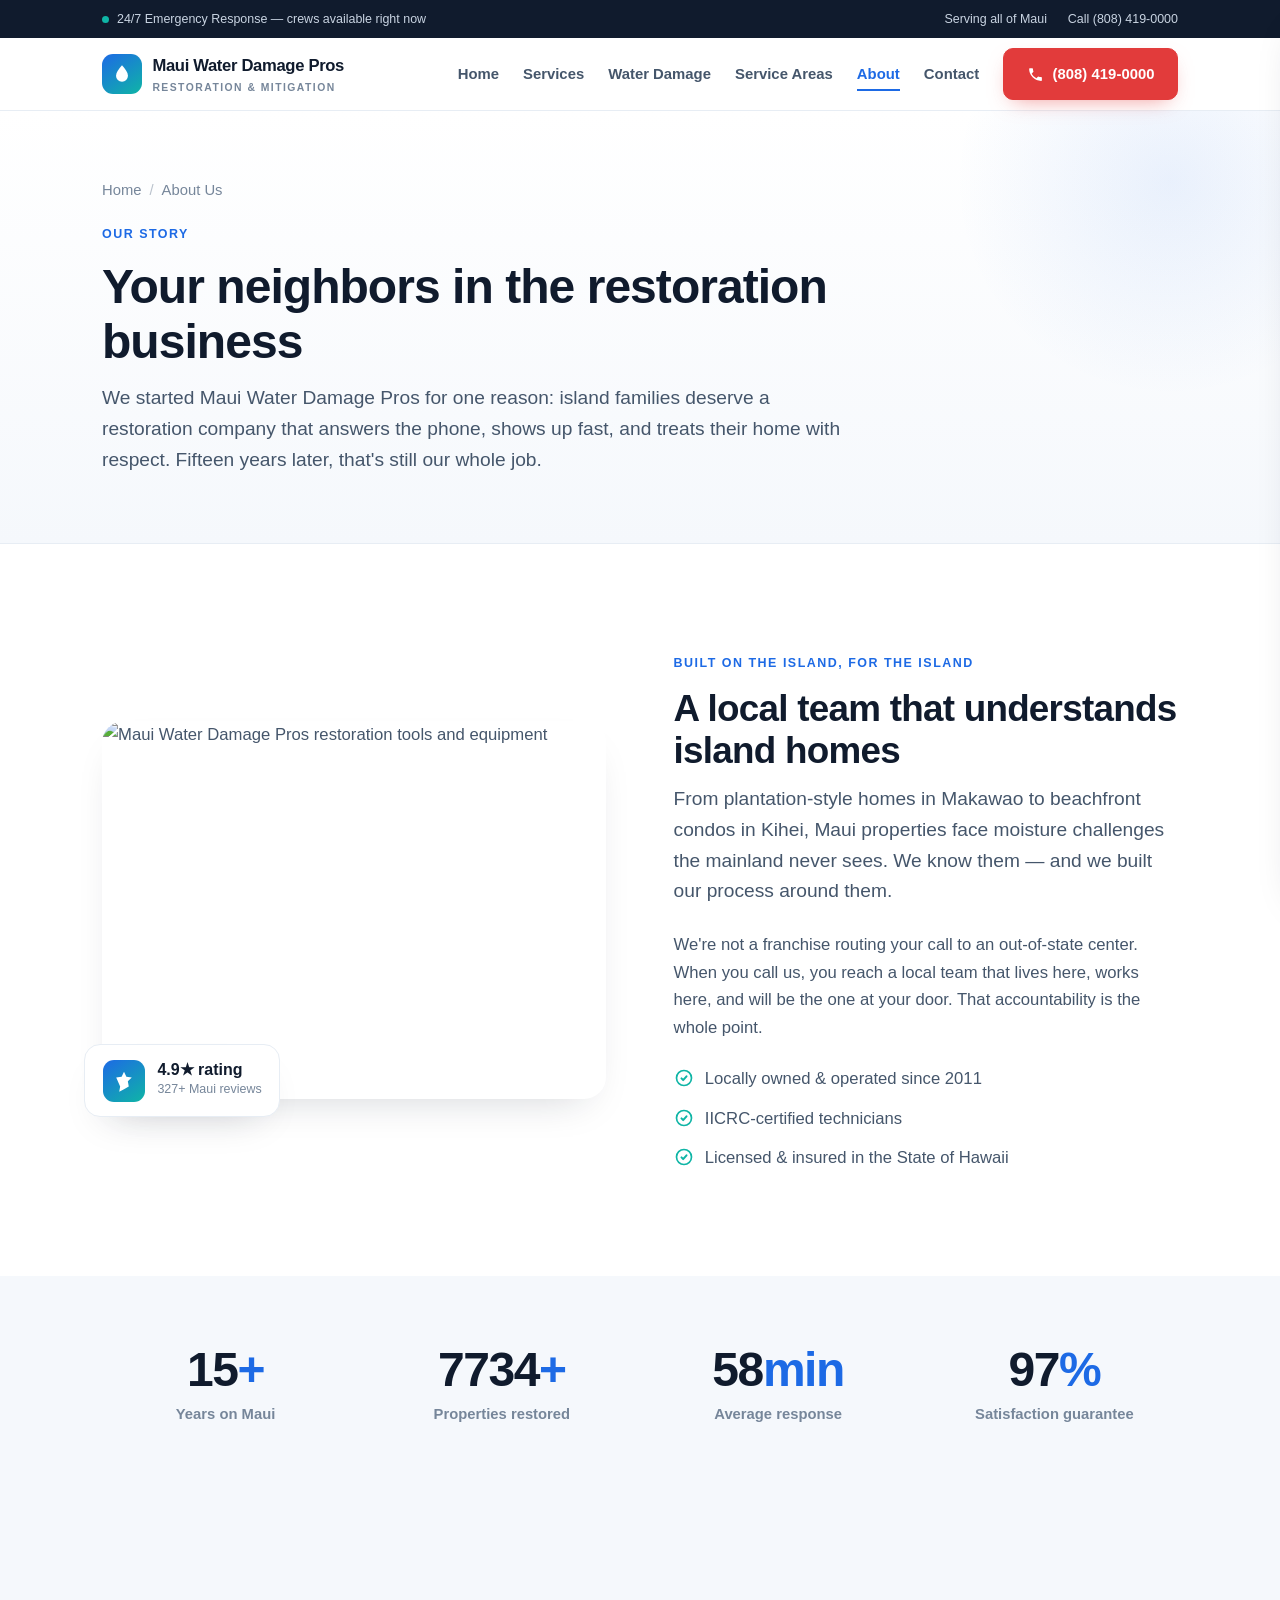
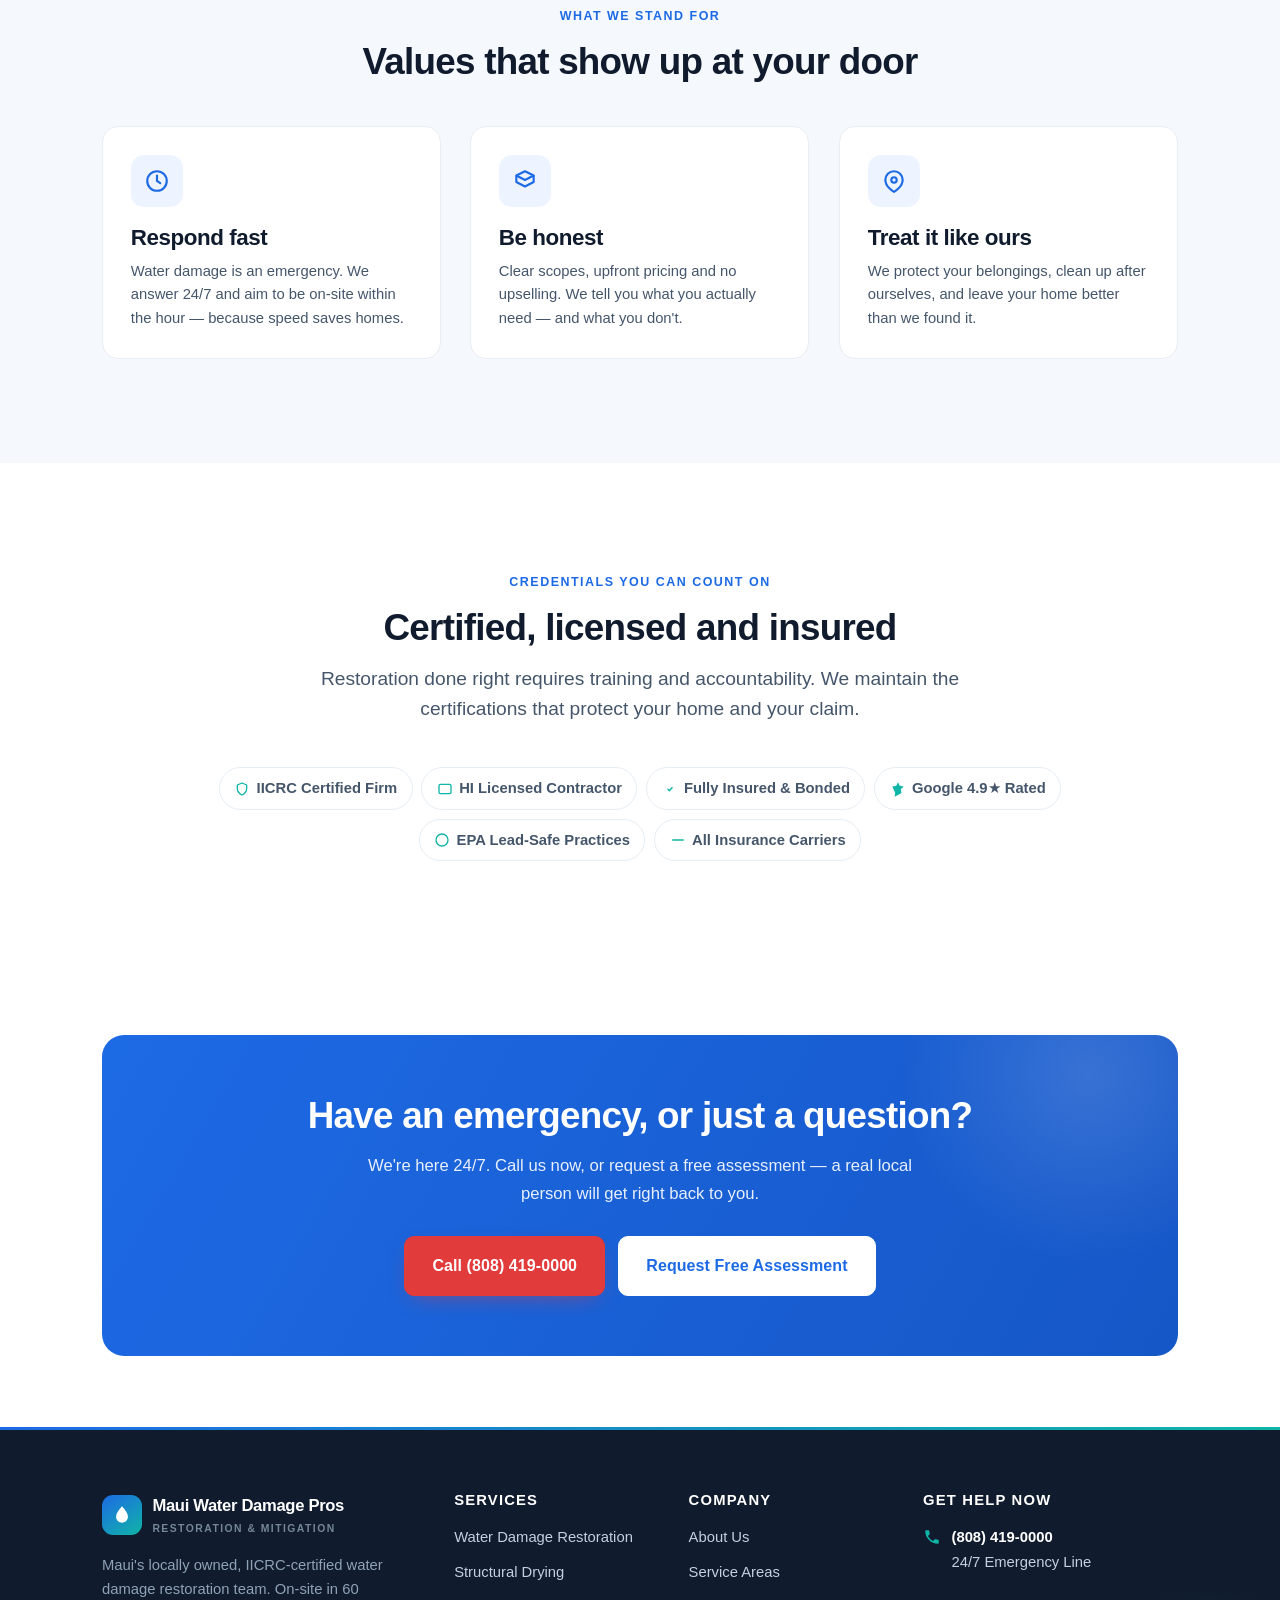
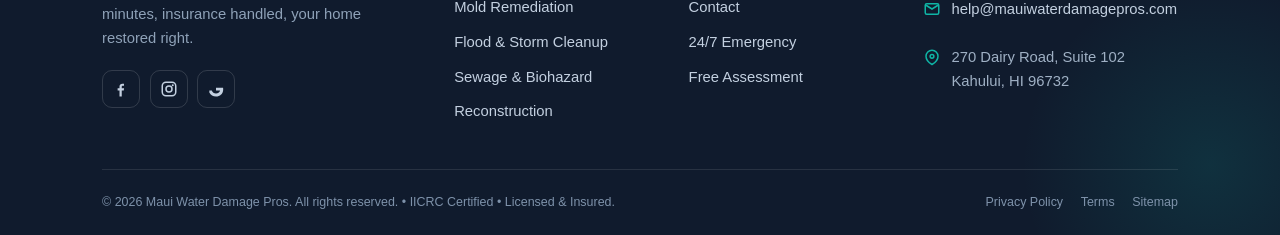
==== about.html @ 71015b73 "Initial commit: Maui Water Damage Pros website mockup Clean, responsive 6-page marketing site (Home," ====
<!DOCTYPE html>
<html lang="en">
<head>
  <meta charset="UTF-8" />
  <meta name="viewport" content="width=device-width, initial-scale=1.0" />
  <title>About Maui Water Damage Pros | Locally Owned, IICRC-Certified Restoration</title>
  <meta name="description" content="Meet Maui Water Damage Pros — a locally owned, IICRC-certified water damage restoration team serving Maui for 15+ years. Our mission, values, certifications and the people who show up when you need them." />
  <link rel="canonical" href="https://www.mauiwaterdamagepros.com/about.html" />
  <meta name="theme-color" content="#0a2540" />
  <link rel="preconnect" href="https://fonts.googleapis.com" />
  <link rel="preconnect" href="https://fonts.gstatic.com" crossorigin />
  <link href="https://fonts.googleapis.com/css2?family=Fraunces:opsz,wght@9..144,400;9..144,500;9..144,560;9..144,600&family=Inter:wght@400;500;550;600;650;700&display=swap" rel="stylesheet" />
  <link rel="stylesheet" href="assets/css/styles.css?v=4" />
</head>
<body>
  <div class="topbar"><div class="container">
    <span class="topbar__left"><span class="topbar__pulse"></span> 24/7 Emergency Response — crews available right now</span>
    <span class="topbar__links"><a href="service-areas.html">Serving all of Maui</a><a href="tel:+18084190000">Call (808) 419-0000</a></span>
  </div></div>

  <header class="header"><div class="container">
    <a href="index.html" class="brand" aria-label="Maui Water Damage Pros home">
      <span class="brand__mark" aria-hidden="true"><svg width="22" height="22" viewBox="0 0 24 24" fill="none"><path d="M12 2.5c3.6 4.3 6.5 8 6.5 11.4A6.5 6.5 0 1 1 5.5 13.9C5.5 10.5 8.4 6.8 12 2.5Z" fill="currentColor"/></svg></span>
      <span class="brand__text"><span class="brand__name">Maui Water Damage Pros</span><span class="brand__tag">Restoration &amp; Mitigation</span></span>
    </a>
    <nav class="nav" aria-label="Primary">
      <div class="nav__links">
        <a href="index.html">Home</a><a href="services.html">Services</a><a href="water-damage-restoration.html">Water Damage</a>
        <a href="service-areas.html">Service Areas</a><a href="about.html" aria-current="page">About</a><a href="contact.html">Contact</a>
      </div>
      <div class="nav__cta">
        <a href="tel:+18084190000" class="btn btn--emergency"><svg width="17" height="17" viewBox="0 0 24 24" fill="none"><path d="M6.6 10.8a15 15 0 0 0 6.6 6.6l2.2-2.2c.3-.3.7-.4 1-.2 1.2.4 2.4.6 3.6.6.6 0 1 .4 1 1V20c0 .6-.4 1-1 1A17 17 0 0 1 3 4c0-.6.4-1 1-1h3.4c.6 0 1 .4 1 1 0 1.3.2 2.5.6 3.6.1.4 0 .8-.3 1l-2.1 2.2Z" fill="currentColor"/></svg><span class="full">(808) 419-0000</span></a>
      </div>
      <button class="nav-toggle" aria-label="Open menu" aria-expanded="false"><span></span></button>
    </nav>
  </div></header>

  <div class="scrim" aria-hidden="true"></div>
  <aside class="mobile-nav" aria-label="Mobile">
    <div class="mobile-nav__head"><span class="brand__name">Menu</span><button class="mobile-nav__close" aria-label="Close menu">&times;</button></div>
    <a class="m-link" href="index.html">Home</a><a class="m-link" href="services.html">Services</a>
    <a class="m-link" href="water-damage-restoration.html">Water Damage Restoration</a>
    <a class="m-link" href="service-areas.html">Service Areas</a><a class="m-link" href="about.html">About Us</a><a class="m-link" href="contact.html">Contact</a>
    <a class="btn btn--emergency btn--block" href="tel:+18084190000">Call 24/7 — (808) 419-0000</a>
    <a class="btn btn--ghost btn--block" href="contact.html">Request Free Assessment</a>
  </aside>

  <main>
    <section class="page-hero">
      <div class="container"><div class="page-hero__inner">
        <div class="breadcrumb"><a href="index.html">Home</a><span>/</span> About Us</div>
        <p class="eyebrow">Our story</p>
        <h1>Your neighbors in the restoration business</h1>
        <p class="lead">We started Maui Water Damage Pros for one reason: island families deserve a restoration company that answers the phone, shows up fast, and treats their home with respect. Fifteen years later, that's still our whole job.</p>
      </div></div>
    </section>

    <!-- Story split -->
    <section class="section">
      <div class="container">
        <div class="split">
          <div class="split__media" data-reveal>
            <img src="https://images.unsplash.com/photo-1783587354869-de09cfffaf9a?auto=format&fit=crop&w=1100&q=70" alt="Maui Water Damage Pros restoration tools and equipment" loading="lazy">
            <div class="media-float">
              <span class="media-float__icon"><svg width="22" height="22" viewBox="0 0 24 24" fill="none"><path d="M12 2l2.6 5.3 5.9.9-4.3 4.1 1 5.8L12 21l-5.2 2.8 1-5.8L3.5 8.2l5.9-.9L12 2Z" fill="currentColor"/></svg></span>
              <div><div class="media-float__num">4.9★ rating</div><div class="media-float__label">327+ Maui reviews</div></div>
            </div>
          </div>
          <div data-reveal data-delay="1">
            <p class="eyebrow">Built on the island, for the island</p>
            <h2>A local team that understands island homes</h2>
            <p class="lead mt-1">From plantation-style homes in Makawao to beachfront condos in Kihei, Maui properties face moisture challenges the mainland never sees. We know them — and we built our process around them.</p>
            <p class="mt-2">We're not a franchise routing your call to an out-of-state center. When you call us, you reach a local team that lives here, works here, and will be the one at your door. That accountability is the whole point.</p>
            <ul class="checklist mt-2">
              <li><svg width="20" height="20" viewBox="0 0 24 24" fill="none"><path d="M9 12.5l2 2 4-4.5" stroke="currentColor" stroke-width="2.4" stroke-linecap="round" stroke-linejoin="round"/><circle cx="12" cy="12" r="9" stroke="currentColor" stroke-width="2"/></svg><span>Locally owned &amp; operated since 2011</span></li>
              <li><svg width="20" height="20" viewBox="0 0 24 24" fill="none"><path d="M9 12.5l2 2 4-4.5" stroke="currentColor" stroke-width="2.4" stroke-linecap="round" stroke-linejoin="round"/><circle cx="12" cy="12" r="9" stroke="currentColor" stroke-width="2"/></svg><span>IICRC-certified technicians</span></li>
              <li><svg width="20" height="20" viewBox="0 0 24 24" fill="none"><path d="M9 12.5l2 2 4-4.5" stroke="currentColor" stroke-width="2.4" stroke-linecap="round" stroke-linejoin="round"/><circle cx="12" cy="12" r="9" stroke="currentColor" stroke-width="2"/></svg><span>Licensed &amp; insured in the State of Hawaii</span></li>
            </ul>
          </div>
        </div>
      </div>
    </section>

    <!-- Stats -->
    <section class="section section--navy section--tight">
      <div class="container"><div class="grid grid-4">
        <div class="stat" data-reveal><div class="stat__num"><span data-count="15">15</span><span class="suffix">+</span></div><div class="stat__label">Years on Maui</div></div>
        <div class="stat" data-reveal data-delay="1"><div class="stat__num"><span data-count="8000">8000</span><span class="suffix">+</span></div><div class="stat__label">Properties restored</div></div>
        <div class="stat" data-reveal data-delay="2"><div class="stat__num"><span data-count="60">60</span><span class="suffix">min</span></div><div class="stat__label">Average response</div></div>
        <div class="stat" data-reveal data-delay="3"><div class="stat__num"><span data-count="100">100</span><span class="suffix">%</span></div><div class="stat__label">Satisfaction guarantee</div></div>
      </div></div>
    </section>

    <!-- Values -->
    <section class="section section--cloud">
      <div class="container">
        <div class="section-head center" data-reveal>
          <p class="eyebrow" style="justify-content:center">What we stand for</p>
          <h2>Values that show up at your door</h2>
        </div>
        <div class="grid grid-3">
          <div class="card" data-reveal>
            <div class="card__icon"><svg width="26" height="26" viewBox="0 0 24 24" fill="none"><circle cx="12" cy="12" r="9" stroke="currentColor" stroke-width="2"/><path d="M12 7v5l3 2" stroke="currentColor" stroke-width="2" stroke-linecap="round"/></svg></div>
            <h3>Respond fast</h3><p>Water damage is an emergency. We answer 24/7 and aim to be on-site within the hour — because speed saves homes.</p>
          </div>
          <div class="card" data-reveal data-delay="1">
            <div class="card__icon"><svg width="26" height="26" viewBox="0 0 24 24" fill="none"><path d="M4 7l8-4 8 4-8 4-8-4Z" stroke="currentColor" stroke-width="2" stroke-linejoin="round"/><path d="M4 7v6l8 4 8-4V7" stroke="currentColor" stroke-width="2" stroke-linejoin="round"/></svg></div>
            <h3>Be honest</h3><p>Clear scopes, upfront pricing and no upselling. We tell you what you actually need — and what you don't.</p>
          </div>
          <div class="card" data-reveal data-delay="2">
            <div class="card__icon"><svg width="26" height="26" viewBox="0 0 24 24" fill="none"><path d="M12 22s8-4.5 8-11a8 8 0 1 0-16 0c0 6.5 8 11 8 11Z" stroke="currentColor" stroke-width="2"/><circle cx="12" cy="11" r="2.5" stroke="currentColor" stroke-width="2"/></svg></div>
            <h3>Treat it like ours</h3><p>We protect your belongings, clean up after ourselves, and leave your home better than we found it.</p>
          </div>
        </div>
      </div>
    </section>

    <!-- Certifications -->
    <section class="section">
      <div class="container">
        <div class="section-head center" data-reveal>
          <p class="eyebrow" style="justify-content:center">Credentials you can count on</p>
          <h2>Certified, licensed and insured</h2>
          <p class="lead">Restoration done right requires training and accountability. We maintain the certifications that protect your home and your claim.</p>
        </div>
        <div class="chips" style="justify-content:center" data-reveal>
          <span class="chip"><svg width="16" height="16" viewBox="0 0 24 24" fill="none"><path d="M12 3l7 3v5c0 4.5-3 8.2-7 10-4-1.8-7-5.5-7-10V6l7-3Z" stroke="currentColor" stroke-width="2" stroke-linejoin="round"/></svg> IICRC Certified Firm</span>
          <span class="chip"><svg width="16" height="16" viewBox="0 0 24 24" fill="none"><rect x="3" y="5" width="18" height="14" rx="2" stroke="currentColor" stroke-width="2"/></svg> HI Licensed Contractor</span>
          <span class="chip"><svg width="16" height="16" viewBox="0 0 24 24" fill="none"><path d="M9 12.5l2 2 4-4.5" stroke="currentColor" stroke-width="2.2" stroke-linecap="round" stroke-linejoin="round"/></svg> Fully Insured &amp; Bonded</span>
          <span class="chip"><svg width="16" height="16" viewBox="0 0 24 24" fill="none"><path d="M12 2l2.6 5.3 5.9.9-4.3 4.1 1 5.8L12 21l-5.2 2.8 1-5.8L3.5 8.2l5.9-.9L12 2Z" fill="currentColor"/></svg> Google 4.9★ Rated</span>
          <span class="chip"><svg width="16" height="16" viewBox="0 0 24 24" fill="none"><circle cx="12" cy="12" r="9" stroke="currentColor" stroke-width="2"/></svg> EPA Lead-Safe Practices</span>
          <span class="chip"><svg width="16" height="16" viewBox="0 0 24 24" fill="none"><path d="M4 12h16" stroke="currentColor" stroke-width="2" stroke-linecap="round"/></svg> All Insurance Carriers</span>
        </div>
      </div>
    </section>

    <section class="section section--tight">
      <div class="container"><div class="cta-band" data-reveal>
        <h2>Have an emergency, or just a question?</h2>
        <p>We're here 24/7. Call us now, or request a free assessment — a real local person will get right back to you.</p>
        <div class="cta-band__actions">
          <a href="tel:+18084190000" class="btn btn--emergency btn--lg">Call (808) 419-0000</a>
          <a href="contact.html" class="btn btn--light btn--lg">Request Free Assessment</a>
        </div>
      </div></div>
    </section>
  </main>

  <footer class="footer"><div class="container">
    <div class="footer__top">
      <div class="footer__brand">
        <a href="index.html" class="brand"><span class="brand__mark" aria-hidden="true"><svg width="22" height="22" viewBox="0 0 24 24" fill="none"><path d="M12 2.5c3.6 4.3 6.5 8 6.5 11.4A6.5 6.5 0 1 1 5.5 13.9C5.5 10.5 8.4 6.8 12 2.5Z" fill="currentColor"/></svg></span><span class="brand__text"><span class="brand__name">Maui Water Damage Pros</span><span class="brand__tag">Restoration &amp; Mitigation</span></span></a>
        <p>Maui's locally owned, IICRC-certified water damage restoration team. On-site in 60 minutes, insurance handled, your home restored right.</p>
        <div class="footer__social">
          <a href="#" aria-label="Facebook"><svg width="18" height="18" viewBox="0 0 24 24" fill="currentColor"><path d="M13 22v-8h2.7l.4-3H13V9c0-.9.3-1.5 1.6-1.5H16V5c-.3 0-1.2-.1-2.2-.1-2.2 0-3.8 1.3-3.8 3.8V11H7.5v3H10v8h3Z"/></svg></a>
          <a href="#" aria-label="Instagram"><svg width="18" height="18" viewBox="0 0 24 24" fill="none"><rect x="3" y="3" width="18" height="18" rx="5" stroke="currentColor" stroke-width="2"/><circle cx="12" cy="12" r="4" stroke="currentColor" stroke-width="2"/><circle cx="17" cy="7" r="1.3" fill="currentColor"/></svg></a>
          <a href="#" aria-label="Google"><svg width="18" height="18" viewBox="0 0 24 24" fill="currentColor"><path d="M21.6 12.2c0-.7-.1-1.4-.2-2H12v3.9h5.4a4.6 4.6 0 0 1-2 3v2.5h3.2c1.9-1.7 3-4.3 3-7.4Z"/><path d="M12 22c2.7 0 4.9-.9 6.6-2.4l-3.2-2.5c-.9.6-2 1-3.4 1-2.6 0-4.8-1.8-5.6-4.1H3.1v2.6A10 10 0 0 0 12 22Z"/></svg></a>
        </div>
      </div>
      <div class="footer__col"><h4>Services</h4><ul>
        <li><a href="water-damage-restoration.html">Water Damage Restoration</a></li>
        <li><a href="services.html#drying">Structural Drying</a></li>
        <li><a href="services.html#mold">Mold Remediation</a></li>
        <li><a href="services.html#storm">Flood &amp; Storm Cleanup</a></li>
        <li><a href="services.html#sewage">Sewage &amp; Biohazard</a></li>
        <li><a href="services.html#rebuild">Reconstruction</a></li>
      </ul></div>
      <div class="footer__col"><h4>Company</h4><ul>
        <li><a href="about.html">About Us</a></li><li><a href="service-areas.html">Service Areas</a></li>
        <li><a href="contact.html">Contact</a></li><li><a href="index.html#services">24/7 Emergency</a></li><li><a href="contact.html">Free Assessment</a></li>
      </ul></div>
      <div class="footer__col"><h4>Get Help Now</h4><ul class="footer__contact">
        <li><svg width="18" height="18" viewBox="0 0 24 24" fill="none"><path d="M6.6 10.8a15 15 0 0 0 6.6 6.6l2.2-2.2c.3-.3.7-.4 1-.2 1.2.4 2.4.6 3.6.6.6 0 1 .4 1 1V20c0 .6-.4 1-1 1A17 17 0 0 1 3 4c0-.6.4-1 1-1h3.4c.6 0 1 .4 1 1 0 1.3.2 2.5.6 3.6.1.4 0 .8-.3 1l-2.1 2.2Z" fill="currentColor"/></svg> <a href="tel:+18084190000"><strong style="color:#fff">(808) 419-0000</strong><br>24/7 Emergency Line</a></li>
        <li><svg width="18" height="18" viewBox="0 0 24 24" fill="none"><rect x="3" y="5" width="18" height="14" rx="2" stroke="currentColor" stroke-width="2"/><path d="m4 7 8 5 8-5" stroke="currentColor" stroke-width="2"/></svg> <a href="mailto:help@mauiwaterdamagepros.com">help@mauiwaterdamagepros.com</a></li>
        <li><svg width="18" height="18" viewBox="0 0 24 24" fill="none"><path d="M12 22s8-4.5 8-11a8 8 0 1 0-16 0c0 6.5 8 11 8 11Z" stroke="currentColor" stroke-width="2"/><circle cx="12" cy="11" r="2.5" stroke="currentColor" stroke-width="2"/></svg> 270 Dairy Road, Suite 102<br>Kahului, HI 96732</li>
      </ul></div>
    </div>
    <div class="footer__bottom">
      <span>© <span id="year">2026</span> Maui Water Damage Pros. All rights reserved. • IICRC Certified • Licensed &amp; Insured.</span>
      <span class="footer__bottom-links"><a href="#">Privacy Policy</a><a href="#">Terms</a><a href="#">Sitemap</a></span>
    </div>
  </div></footer>

  <div class="call-bar">
    <a class="call-bar__call" href="tel:+18084190000"><svg width="18" height="18" viewBox="0 0 24 24" fill="none"><path d="M6.6 10.8a15 15 0 0 0 6.6 6.6l2.2-2.2c.3-.3.7-.4 1-.2 1.2.4 2.4.6 3.6.6.6 0 1 .4 1 1V20c0 .6-.4 1-1 1A17 17 0 0 1 3 4c0-.6.4-1 1-1h3.4c.6 0 1 .4 1 1 0 1.3.2 2.5.6 3.6.1.4 0 .8-.3 1l-2.1 2.2Z" fill="currentColor"/></svg> Call 24/7</a>
    <a class="call-bar__quote" href="contact.html"><svg width="18" height="18" viewBox="0 0 24 24" fill="none"><path d="M4 5h16v11H7l-3 3V5Z" stroke="currentColor" stroke-width="2" stroke-linejoin="round"/></svg> Free Quote</a>
  </div>
  <script src="assets/js/main.js?v=4" defer></script>
</body>
</html>
---- assets/css/styles.css ----
/* ==========================================================================
   Maui Water Damage Pros — Clean / Minimal / Professional design system
   Light, airy, white-first. Blue + teal accents. One clean sans family.
   ========================================================================== */

/* ----------------------------------------------------------------- TOKENS */
:root {
  --blue:      #1d6ae5;
  --blue-600:  #1657c7;
  --blue-50:   #eef4ff;
  --teal:      #0fb5a6;
  --teal-600:  #0b9488;
  --teal-50:   #e7f8f5;
  --red:       #e23b3b;
  --red-600:   #c62f2f;

  --ink:    #101b2d;   /* headings */
  --slate:  #45566b;   /* body text */
  --muted:  #76869a;   /* secondary */
  --line:   #e7edf4;   /* hairline borders */
  --line-2: #eff3f8;
  --soft:   #f5f8fc;   /* soft section bg */
  --soft-2: #f0f6ff;
  --white:  #ffffff;

  --font: "Plus Jakarta Sans", -apple-system, BlinkMacSystemFont, "Segoe UI", Roboto, Helvetica, Arial, sans-serif;

  --fs-display: clamp(2rem, 1.3rem + 2.5vw, 3.25rem);
  --fs-h1: clamp(2rem, 1.5rem + 2vw, 3rem);
  --fs-h2: clamp(1.6rem, 1.3rem + 1.4vw, 2.3rem);
  --fs-h3: clamp(1.18rem, 1.05rem + 0.5vw, 1.4rem);
  --fs-lead: clamp(1.05rem, 1rem + 0.3vw, 1.2rem);
  --fs-body: 1.0425rem;
  --fs-sm: 0.925rem;
  --fs-xs: 0.78rem;

  --section: clamp(3.75rem, 2.5rem + 5vw, 7rem);
  --r-sm: 10px;
  --r: 16px;
  --r-lg: 22px;
  --pill: 999px;

  --shadow-xs: 0 1px 2px rgba(16,27,45,0.05);
  --shadow-sm: 0 4px 14px -6px rgba(16,27,45,0.10);
  --shadow: 0 18px 40px -22px rgba(16,27,45,0.22);

  --container: 1140px;
  --ease: cubic-bezier(0.22, 1, 0.36, 1);
}

/* ------------------------------------------------------------------- BASE */
*, *::before, *::after { box-sizing: border-box; }
* { margin: 0; }
html { scroll-behavior: smooth; -webkit-text-size-adjust: 100%; }
body {
  font-family: var(--font);
  font-size: var(--fs-body);
  line-height: 1.65;
  color: var(--slate);
  background: var(--white);
  -webkit-font-smoothing: antialiased;
  text-rendering: optimizeLegibility;
  overflow-x: hidden;
}
img, svg { display: block; max-width: 100%; height: auto; }
a { color: inherit; text-decoration: none; }
ul, ol { padding: 0; list-style: none; }
button, input, textarea, select { font: inherit; color: inherit; }
::selection { background: var(--blue); color: #fff; }
:focus-visible { outline: 3px solid var(--blue); outline-offset: 2px; border-radius: 4px; }

/* ----------------------------------------------------------------- LAYOUT */
.container { width: 100%; max-width: var(--container); margin-inline: auto; padding-inline: clamp(1.1rem, 0.5rem + 2vw, 2rem); }
.container--narrow { max-width: 780px; }
.section { padding-block: var(--section); }
.section--tight { padding-block: clamp(3rem, 2rem + 3vw, 4.5rem); }
.section--soft { background: var(--soft); }
.section--cloud { background: var(--soft); }
.section--sand { background: var(--soft-2); }
.section--navy { background: var(--soft); }           /* legacy name → light */

.grid { display: grid; gap: clamp(1.1rem, 0.7rem + 1.4vw, 2rem); }
.grid-2 { grid-template-columns: repeat(2, 1fr); }
.grid-3 { grid-template-columns: repeat(3, 1fr); }
.grid-4 { grid-template-columns: repeat(4, 1fr); }
@media (max-width: 940px) { .grid-3, .grid-4 { grid-template-columns: repeat(2, 1fr); } }
@media (max-width: 600px) { .grid-2, .grid-3, .grid-4 { grid-template-columns: 1fr; } }

/* ------------------------------------------------------------- TYPOGRAPHY */
h1, h2, h3, h4 { font-family: var(--font); color: var(--ink); line-height: 1.15; letter-spacing: -0.02em; font-weight: 700; }
h1 { font-size: var(--fs-h1); }
h2 { font-size: var(--fs-h2); }
h3 { font-size: var(--fs-h3); line-height: 1.25; font-weight: 650; }
p { color: var(--slate); }
.lead { font-size: var(--fs-lead); color: var(--slate); line-height: 1.6; }

.eyebrow {
  display: inline-block; font-size: var(--fs-xs); font-weight: 700;
  letter-spacing: 0.12em; text-transform: uppercase; color: var(--blue);
  margin-bottom: 0.9rem;
}
.section-head { max-width: 650px; margin-bottom: clamp(2rem, 1.2rem + 1.8vw, 3.25rem); }
.section-head.center { margin-inline: auto; text-align: center; }
.section-head .lead { margin-top: 0.9rem; }
.text-blue { color: var(--blue); } .text-teal { color: var(--teal); } .text-ocean { color: var(--blue); }

/* --------------------------------------------------------------- BUTTONS */
.btn {
  --bg: var(--blue); --fg: #fff; --bd: var(--blue);
  display: inline-flex; align-items: center; justify-content: center; gap: 0.55rem;
  padding: 0.82rem 1.4rem; font-weight: 650; font-size: var(--fs-sm); letter-spacing: 0.005em;
  color: var(--fg); background: var(--bg); border: 1.5px solid var(--bd);
  border-radius: var(--r-sm); cursor: pointer; white-space: nowrap;
  transition: transform 0.2s var(--ease), box-shadow 0.2s var(--ease), background 0.2s, border-color 0.2s, color 0.2s;
}
.btn:hover { background: var(--blue-600); border-color: var(--blue-600); transform: translateY(-1px); box-shadow: var(--shadow-sm); }
.btn--emergency { --bg: var(--red); --bd: var(--red); }
.btn--emergency:hover { background: var(--red-600); border-color: var(--red-600); }
.btn--teal { --bg: var(--teal); --bd: var(--teal); }
.btn--teal:hover { background: var(--teal-600); border-color: var(--teal-600); }
.btn--ghost, .btn--on-dark-ghost {
  --bg: #fff; --fg: var(--ink); --bd: var(--line);
}
.btn--ghost:hover, .btn--on-dark-ghost:hover { background: #fff; color: var(--blue); border-color: var(--blue); box-shadow: var(--shadow-sm); }
.btn--light { --bg: #fff; --fg: var(--blue); --bd: #fff; }
.btn--light:hover { background: #fff; color: var(--blue-600); border-color:#fff; }
.btn--lg { padding: 1rem 1.7rem; font-size: 1rem; }
.btn--block { width: 100%; }

.link-arrow { display: inline-flex; align-items: center; gap: 0.4rem; font-weight: 650; color: var(--blue); font-size: var(--fs-sm); }
.link-arrow svg { transition: transform 0.2s var(--ease); }
.link-arrow:hover svg { transform: translateX(3px); }

/* ---------------------------------------------------------------- HEADER */
.topbar { background: var(--ink); color: #c9d4e2; font-size: var(--fs-xs); }
.topbar .container { display: flex; align-items: center; justify-content: space-between; gap: 1rem; min-height: 38px; padding-block: 0.35rem; }
.topbar__left { display: inline-flex; align-items: center; gap: 0.5rem; font-weight: 500; }
.topbar__pulse { width: 7px; height: 7px; border-radius: 50%; background: var(--teal); animation: pulse 2s infinite; }
@keyframes pulse { 0%{box-shadow:0 0 0 0 rgba(15,181,166,.6);}70%{box-shadow:0 0 0 7px rgba(15,181,166,0);}100%{box-shadow:0 0 0 0 rgba(15,181,166,0);} }
.topbar__links { display: inline-flex; align-items: center; gap: 1.3rem; }
.topbar__links a { color: #c9d4e2; } .topbar__links a:hover { color: #fff; }
@media (max-width: 760px) { .topbar__links { display: none; } }

.header {
  position: sticky; top: 0; z-index: 100; background: rgba(255,255,255,0.88);
  backdrop-filter: saturate(140%) blur(12px); -webkit-backdrop-filter: saturate(140%) blur(12px);
  border-bottom: 1px solid var(--line); transition: box-shadow 0.3s;
}
.header.is-stuck { box-shadow: var(--shadow-sm); }
.header .container { display: flex; align-items: center; justify-content: space-between; gap: 1.5rem; min-height: 72px; }

.brand { display: inline-flex; align-items: center; gap: 0.65rem; }
.brand__mark { width: 40px; height: 40px; border-radius: 11px; background: linear-gradient(145deg, var(--blue), var(--teal)); display: grid; place-items: center; color: #fff; flex: none; }
.brand__name { font-weight: 800; font-size: 1.04rem; color: var(--ink); letter-spacing: -0.02em; line-height: 1.1; white-space: nowrap; }
.brand__tag { display: block; font-size: 0.65rem; letter-spacing: 0.14em; text-transform: uppercase; color: var(--muted); font-weight: 600; }

.nav { display: flex; align-items: center; gap: 1.5rem; }
.nav__links { display: flex; align-items: center; gap: 1.5rem; }
.nav__links a { font-size: 0.93rem; font-weight: 550; color: var(--slate); position: relative; padding-block: 0.3rem; transition: color 0.2s; white-space: nowrap; }
.nav__links a::after { content:""; position:absolute; left:0; bottom:0; height:2px; width:0; background: var(--blue); transition: width 0.25s var(--ease); }
.nav__links a:hover, .nav__links a[aria-current="page"] { color: var(--blue); }
.nav__links a:hover::after, .nav__links a[aria-current="page"]::after { width: 100%; }
.nav__cta { display: inline-flex; align-items: center; gap: 0.7rem; }

.nav-toggle { display: none; width: 44px; height: 44px; border: 1px solid var(--line); background: #fff; border-radius: 10px; cursor: pointer; place-items: center; }
.nav-toggle span, .nav-toggle span::before, .nav-toggle span::after { content:""; display:block; width:19px; height:2px; background: var(--ink); border-radius:2px; transition: transform 0.3s var(--ease), opacity 0.2s; }
.nav-toggle span::before { transform: translateY(-6px); } .nav-toggle span::after { transform: translateY(4px); }
.nav-toggle[aria-expanded="true"] span { background: transparent; }
.nav-toggle[aria-expanded="true"] span::before { transform: translateY(0) rotate(45deg); }
.nav-toggle[aria-expanded="true"] span::after { transform: translateY(-2px) rotate(-45deg); }
@media (max-width: 920px) { .nav__links, .nav .btn--ghost { display: none; } .nav-toggle { display: grid; } .nav__cta .btn span.full { display: none; } }

.mobile-nav { position: fixed; inset: 0 0 0 auto; width: min(340px, 86vw); background:#fff; z-index:200; transform: translateX(100%); transition: transform 0.35s var(--ease); box-shadow: var(--shadow); display:flex; flex-direction:column; padding:1.4rem; }
.mobile-nav.open { transform: translateX(0); }
.mobile-nav__head { display:flex; justify-content:space-between; align-items:center; margin-bottom:1.3rem; }
.mobile-nav__close { width:42px; height:42px; border:1px solid var(--line); background:#fff; border-radius:10px; font-size:1.3rem; cursor:pointer; }
.mobile-nav a.m-link { display:block; padding:0.9rem 0.4rem; font-size:1.1rem; font-weight:600; color:var(--ink); border-bottom:1px solid var(--line-2); }
.mobile-nav .btn { margin-top:1.1rem; }
.scrim { position: fixed; inset: 0; background: rgba(16,27,45,0.45); z-index:150; opacity:0; visibility:hidden; transition: opacity 0.3s; }
.scrim.open { opacity:1; visibility:visible; }

/* ------------------------------------------------------------------ HERO (light) */
.hero { position: relative; background: linear-gradient(180deg, #fff 0%, var(--soft) 100%); overflow: hidden; }
.hero::before {
  content:""; position:absolute; top:-180px; right:-140px; width:520px; height:520px; border-radius:50%;
  background: radial-gradient(circle, rgba(29,106,229,0.10), transparent 68%); pointer-events:none;
}
.hero::after {
  content:""; position:absolute; bottom:-160px; left:-120px; width:440px; height:440px; border-radius:50%;
  background: radial-gradient(circle, rgba(15,181,166,0.10), transparent 68%); pointer-events:none;
}
.hero .container { position: relative; z-index: 1; }
.hero__grid { display: grid; grid-template-columns: 1.06fr 0.94fr; gap: clamp(1.8rem, 1rem + 3vw, 4rem); align-items: center; padding-block: clamp(1.25rem, 0.6rem + 1.6vw, 2.5rem); min-height: calc(100vh - 110px); }
@media (max-width: 900px) { .hero__grid { grid-template-columns: 1fr; gap: 2rem; min-height: 0; padding-block: clamp(2rem, 1.5rem + 3vw, 3.5rem); } }
.hero h1 { font-size: var(--fs-display); letter-spacing: -0.03em; line-height: 1.04; }
.hero h1 .hl { background:linear-gradient(90deg, var(--blue), var(--teal)); -webkit-background-clip:text; background-clip:text; -webkit-text-fill-color:transparent; color:transparent; }
.hero .lead { margin-top: 1rem; max-width: 540px; }
.hero__cta { display: flex; flex-wrap: wrap; gap: 0.75rem; margin-top: 1.5rem; }
.hero__trust { display: flex; flex-wrap: wrap; gap: 0.8rem 1.5rem; margin-top: 1.4rem; }
.hero__trust-item { display: inline-flex; align-items: center; gap: 0.5rem; font-size: var(--fs-sm); color: var(--slate); font-weight: 600; }
.hero__trust-item svg { color: var(--teal); flex: none; }

/* Hero side card (clean, image-free) */
.hero-card { background:#fff; border:1px solid var(--line); border-radius: var(--r-lg); box-shadow: var(--shadow); padding: clamp(1.4rem, 1rem + 1.4vw, 2rem); }
.hero-card__top { display:flex; align-items:center; justify-content:space-between; gap:1rem; padding-bottom:1.1rem; border-bottom:1px solid var(--line-2); }
.hero-card__badge { display:inline-flex; align-items:center; gap:0.5rem; font-weight:700; font-size:var(--fs-sm); color:var(--ink); }
.hero-card__badge .dot { width:9px; height:9px; border-radius:50%; background:var(--teal); box-shadow:0 0 0 4px var(--teal-50); }
.hero-card__rating { display:inline-flex; align-items:center; gap:0.35rem; font-weight:700; color:var(--ink); font-size:var(--fs-sm); }
.hero-card__rating .stars { color:#f5a623; }
.hero-card__list { display:grid; gap:0.85rem; margin-top:1.2rem; }
.hero-card__list li { display:grid; grid-template-columns:auto 1fr; gap:0.7rem; align-items:center; font-size:var(--fs-sm); color:var(--slate); }
.hero-card__list svg { color:var(--teal); flex:none; }
.hero-card__list strong { color:var(--ink); font-weight:650; }
.hero-card__cta { margin-top:1.3rem; }
.hero-card__meta { margin-top:0.8rem; text-align:center; font-size:var(--fs-xs); color:var(--muted); }

/* --------------------------------------------------------- RESPONSE STRIP */
.response-strip { background: var(--ink); color: #dce5f0; }
.response-strip .container { display:flex; flex-wrap:wrap; align-items:center; justify-content:center; gap:0.5rem 1.2rem; padding-block:0.8rem; text-align:center; font-size:var(--fs-sm); }
.response-strip strong { color:#fff; font-weight:700; }
.response-strip a { color:#fff; text-decoration:underline; text-underline-offset:3px; font-weight:700; }

/* ------------------------------------------------------------------ CARDS */
.card {
  background:#fff; border:1px solid var(--line); border-radius: var(--r);
  padding: clamp(1.4rem, 1.1rem + 0.8vw, 1.9rem); height:100%;
  transition: transform 0.25s var(--ease), box-shadow 0.25s var(--ease), border-color 0.25s;
}
a.card { display:block; }
.card:hover { transform: translateY(-4px); box-shadow: var(--shadow); border-color: transparent; }
.card__icon {
  width:52px; height:52px; border-radius:13px; display:grid; place-items:center;
  background: var(--blue-50); color: var(--blue); margin-bottom:1.1rem;
}
.card--teal .card__icon { background: var(--teal-50); color: var(--teal-600); }
.card h3 { margin-bottom:0.45rem; }
.card p { font-size: var(--fs-sm); line-height:1.6; }
.card__link { margin-top:1rem; }
.card__tag { display:inline-block; font-size:var(--fs-xs); letter-spacing:0.1em; text-transform:uppercase; color:var(--teal-600); font-weight:700; margin-bottom:0.55rem; }

/* ------------------------------------------------------------------ STATS */
.stat { text-align:center; }
.stat__num { font-size: clamp(2.1rem, 1.5rem + 2vw, 3rem); font-weight:800; color:var(--ink); line-height:1; letter-spacing:-0.03em; }
.stat__num .suffix { color: var(--blue); }
.stat__label { margin-top:0.5rem; font-size:var(--fs-sm); color:var(--muted); font-weight:550; }

/* --------------------------------------------------------- SPLIT + VISUAL */
.split { display:grid; grid-template-columns:1fr 1fr; gap: clamp(2rem, 1rem + 4vw, 4.5rem); align-items:center; }
.split__media { position: relative; }
.split--reverse .split__media { order:2; }
.split__media img { width:100%; aspect-ratio:4/3; object-fit:cover; border-radius:var(--r-lg); box-shadow:var(--shadow); display:block; }
@media (max-width: 860px) { .split { grid-template-columns:1fr; } .split--reverse .split__media { order:0; } }
/* Stretch image to match text column height (balanced alignment) */
.split--stretch { align-items: stretch; }
.split--stretch .split__media { align-self: stretch; display: flex; }
.split--stretch .split__media img { height: 100%; width: 100%; aspect-ratio: auto; min-height: 400px; object-fit: cover; }
@media (max-width: 860px) { .split--stretch .split__media img { min-height: 280px; aspect-ratio: 4/3; height: auto; } }

/* Image-top cards */
.cardm { display:flex; flex-direction:column; background:#fff; border:1px solid var(--line); border-radius:var(--r); overflow:hidden; height:100%; transition: transform 0.25s var(--ease), box-shadow 0.25s var(--ease), border-color 0.25s; }
.cardm:hover { transform:translateY(-4px); box-shadow:var(--shadow); border-color:transparent; }
.cardm__imgwrap { position:relative; aspect-ratio:16/10; overflow:hidden; background:var(--soft); }
.cardm__imgwrap img { width:100%; height:100%; object-fit:cover; transition:transform 0.5s var(--ease); }
.cardm:hover .cardm__imgwrap img { transform:scale(1.05); }
.cardm__tag { position:absolute; top:0.8rem; left:0.8rem; background:rgba(255,255,255,0.95); color:var(--blue); font-size:var(--fs-xs); font-weight:700; letter-spacing:0.06em; text-transform:uppercase; padding:0.3rem 0.7rem; border-radius:var(--pill); backdrop-filter:blur(4px); }
.cardm__body { padding:1.25rem 1.35rem 1.45rem; display:flex; flex-direction:column; flex:1; }
.cardm__body h3 { margin-bottom:0.4rem; }
.cardm__body p { font-size:var(--fs-sm); line-height:1.6; }
.cardm__body .link-arrow { margin-top:0.9rem; }

/* Hero media image */
.hero__media { position:relative; }
.hero__media::before { content:""; position:absolute; inset:26px -22px -22px 26px; border-radius:var(--r-lg); background:linear-gradient(145deg, rgba(29,106,229,0.14), rgba(15,181,166,0.14)); z-index:0; }
.hero__media img { position:relative; z-index:1; width:100%; aspect-ratio:5/4; object-fit:cover; border-radius:var(--r-lg); box-shadow:var(--shadow); display:block; }
.hero__chip { position:absolute; z-index:2; top:14px; left:14px; background:rgba(255,255,255,0.96); border:1px solid var(--line); border-radius:var(--pill); padding:0.45rem 0.85rem; font-size:var(--fs-xs); font-weight:700; color:var(--ink); display:inline-flex; align-items:center; gap:0.45rem; box-shadow:var(--shadow-sm); }
.hero__chip svg { color:var(--blue); }
.hero__float { position:absolute; z-index:2; left:-16px; bottom:-16px; background:#fff; border:1px solid var(--line); border-radius:var(--r); box-shadow:var(--shadow); padding:0.9rem 1.1rem; display:flex; align-items:center; gap:0.8rem; }
.hero__float .stars { color:#f5a623; font-size:0.9rem; letter-spacing:1px; }
.hero__float strong { display:block; color:var(--ink); font-weight:750; font-size:1rem; line-height:1.1; }
.hero__float span { font-size:var(--fs-xs); color:var(--muted); }
.hero__pill { position:absolute; z-index:2; top:14px; right:14px; background:rgba(255,255,255,0.95); border:1px solid var(--line); border-radius:var(--pill); padding:0.45rem 0.85rem; font-size:var(--fs-xs); font-weight:700; color:var(--ink); display:inline-flex; align-items:center; gap:0.45rem; box-shadow:var(--shadow-sm); }
.hero__pill .dot { width:8px; height:8px; border-radius:50%; background:var(--teal); }
@media (max-width:500px){ .hero__float { position:static; margin-top:0.9rem; } }

.visual {
  position:relative; border-radius:var(--r-lg); overflow:hidden; min-height:380px;
  display:grid; place-items:center; background: var(--blue-50);
  border:1px solid var(--line);
}
.visual--teal { background: var(--teal-50); }
.visual--light { background: var(--soft); }
.visual::before { content:""; position:absolute; inset:0; background: radial-gradient(360px 360px at 82% 14%, rgba(29,106,229,0.10), transparent 62%), radial-gradient(300px 300px at 12% 96%, rgba(15,181,166,0.12), transparent 62%); }
.visual__glyph { position:relative; width:clamp(84px,7vw,116px); height:clamp(84px,7vw,116px); border-radius:26px; background:#fff; border:1px solid var(--line); box-shadow:var(--shadow-sm); display:grid; place-items:center; color:var(--blue); }
.visual--teal .visual__glyph { color: var(--teal-600); }
.visual__caption { position:absolute; left:1.4rem; bottom:1.3rem; right:1.4rem; display:flex; align-items:center; gap:0.5rem; font-weight:600; font-size:var(--fs-sm); color:var(--slate); }
.visual__caption svg { color: var(--teal-600); flex:none; }

.media-float { position:absolute; bottom:-18px; left:-18px; background:#fff; border:1px solid var(--line); border-radius:var(--r); padding:0.9rem 1.1rem; box-shadow:var(--shadow); display:flex; align-items:center; gap:0.8rem; max-width:250px; }
.media-float__icon { width:42px; height:42px; border-radius:11px; background:linear-gradient(145deg,var(--blue),var(--teal)); color:#fff; display:grid; place-items:center; flex:none; }
.media-float__num { font-weight:750; color:var(--ink); font-size:1rem; line-height:1.1; }
.media-float__label { font-size:var(--fs-xs); color:var(--muted); }
@media (max-width:500px){ .media-float { display:none; } }

/* ------------------------------------------------------------------ STEPS */
.steps { display:grid; gap:1.3rem; }
.step { display:grid; grid-template-columns:auto 1fr; gap:1.1rem; align-items:start; position:relative; }
.step__num { width:46px; height:46px; border-radius:12px; flex:none; background:var(--blue-50); color:var(--blue); display:grid; place-items:center; font-weight:800; font-size:1.05rem; }
.step__num::after { counter-increment: step; content: counter(step); }
.steps { counter-reset: step; }
.step h3 { font-size:1.12rem; margin-bottom:0.25rem; }
.step p { font-size:var(--fs-sm); }
.steps--line .step:not(:last-child)::before { content:""; position:absolute; left:22px; top:50px; bottom:-14px; width:2px; background:var(--line); }

/* --------------------------------------------------------------- CHECKLIST */
.checklist { display:grid; gap:0.75rem; }
.checklist li { display:grid; grid-template-columns:auto 1fr; gap:0.7rem; align-items:start; color:var(--slate); font-size:var(--fs-body); }
.checklist li svg { color:var(--teal); flex:none; margin-top:3px; }
.checklist li strong { color:var(--ink); font-weight:650; }

/* ------------------------------------------------------------- CHIPS/BADGES */
.chips { display:flex; flex-wrap:wrap; gap:0.55rem; }
.chip { display:inline-flex; align-items:center; gap:0.4rem; padding:0.5rem 0.9rem; border-radius:var(--pill); background:#fff; border:1px solid var(--line); font-size:var(--fs-sm); font-weight:550; color:var(--slate); }
.chip svg { color:var(--teal); }
.trust-badges { display:flex; flex-wrap:wrap; gap:1rem 1.8rem; align-items:center; }
.trust-badge { display:inline-flex; align-items:center; gap:0.55rem; font-weight:600; color:var(--slate); font-size:var(--fs-sm); }
.trust-badge svg { color:var(--blue); }

.badge-emergency { display:inline-flex; align-items:center; gap:0.5rem; padding:0.45rem 0.9rem; border-radius:var(--pill); background:#fff; border:1px solid var(--line); color:var(--red); font-weight:700; font-size:var(--fs-xs); letter-spacing:0.05em; text-transform:uppercase; margin-bottom:1.1rem; box-shadow:var(--shadow-xs); }
.badge-emergency .dot { width:8px; height:8px; border-radius:50%; background:var(--red); animation: pulse-red 1.8s infinite; }
@keyframes pulse-red { 0%{box-shadow:0 0 0 0 rgba(226,59,59,.5);}70%{box-shadow:0 0 0 6px rgba(226,59,59,0);}100%{box-shadow:0 0 0 0 rgba(226,59,59,0);} }

/* ------------------------------------------------------------ TESTIMONIALS */
.quote-card { background:#fff; border:1px solid var(--line); border-radius:var(--r); padding:1.7rem; height:100%; display:flex; flex-direction:column; gap:0.9rem; }
.quote-card__stars { color:#f5a623; letter-spacing:1px; }
.quote-card blockquote { font-size:1.02rem; color:var(--ink); line-height:1.6; font-weight:500; }
.quote-card__person { display:flex; align-items:center; gap:0.75rem; margin-top:auto; }
.quote-card__avatar { width:44px; height:44px; border-radius:50%; background:linear-gradient(145deg,var(--blue),var(--teal)); color:#fff; display:grid; place-items:center; font-weight:700; flex:none; }
.quote-card__name { font-weight:700; color:var(--ink); font-size:var(--fs-sm); }
.quote-card__meta { font-size:var(--fs-xs); color:var(--muted); }

/* ---------------------------------------------------------------- ACCORDION */
.accordion { border-top:1px solid var(--line); }
.acc-item { border-bottom:1px solid var(--line); }
.acc-trigger { width:100%; background:none; border:none; cursor:pointer; text-align:left; display:flex; align-items:center; justify-content:space-between; gap:1rem; padding:1.2rem 0; font-size:1.08rem; font-weight:650; color:var(--ink); font-family:var(--font); }
.acc-trigger__icon { flex:none; width:28px; height:28px; border-radius:50%; border:1px solid var(--line); display:grid; place-items:center; position:relative; transition:background 0.25s; }
.acc-trigger__icon::before, .acc-trigger__icon::after { content:""; position:absolute; background:var(--blue); border-radius:2px; transition:transform 0.3s, background 0.25s; }
.acc-trigger__icon::before { width:11px; height:2px; } .acc-trigger__icon::after { width:2px; height:11px; }
.acc-trigger[aria-expanded="true"] .acc-trigger__icon { background:var(--blue); border-color:var(--blue); }
.acc-trigger[aria-expanded="true"] .acc-trigger__icon::before, .acc-trigger[aria-expanded="true"] .acc-trigger__icon::after { background:#fff; }
.acc-trigger[aria-expanded="true"] .acc-trigger__icon::after { transform:scaleY(0); }
.acc-panel { overflow:hidden; height:0; transition:height 0.35s var(--ease); }
.acc-panel__inner { padding-bottom:1.2rem; color:var(--slate); max-width:760px; font-size:var(--fs-body); }

/* ------------------------------------------------------------------- FORMS */
.form { display:grid; gap:1rem; }
.form__row { display:grid; grid-template-columns:1fr 1fr; gap:1rem; }
@media (max-width:560px){ .form__row { grid-template-columns:1fr; } }
.field { display:grid; gap:0.4rem; }
.field label { font-size:var(--fs-sm); font-weight:600; color:var(--ink); }
.field input, .field textarea, .field select { padding:0.8rem 0.95rem; border:1px solid var(--line); border-radius:var(--r-sm); background:#fff; font-size:1rem; transition:border-color 0.2s, box-shadow 0.2s; }
.field input:focus, .field textarea:focus, .field select:focus { outline:none; border-color:var(--blue); box-shadow:0 0 0 3px rgba(29,106,229,0.12); }
.field textarea { resize:vertical; min-height:120px; }
.form__note { font-size:var(--fs-xs); color:var(--muted); }

/* ----------------------------------------------------------------- CTA BAND */
.cta-band { background: linear-gradient(135deg, var(--blue) 0%, var(--blue-600) 100%); color:#fff; border-radius:var(--r-lg); padding: clamp(2.2rem, 1.5rem + 3vw, 3.75rem); text-align:center; position:relative; overflow:hidden; }
.cta-band::before { content:""; position:absolute; width:380px; height:380px; border-radius:50%; background:radial-gradient(circle, rgba(255,255,255,0.14), transparent 70%); top:-150px; right:-100px; }
.cta-band h2 { color:#fff; position:relative; }
.cta-band p { color:rgba(255,255,255,0.9); position:relative; margin:0.9rem auto 0; max-width:560px; }
.cta-band__actions { position:relative; display:flex; flex-wrap:wrap; gap:0.8rem; justify-content:center; margin-top:1.8rem; }

/* ------------------------------------------------------------- PAGE HERO (light) */
.page-hero { background: linear-gradient(180deg, #fff 0%, var(--soft) 100%); position:relative; overflow:hidden; border-bottom:1px solid var(--line); }
.page-hero::before { content:""; position:absolute; top:-160px; right:-120px; width:460px; height:460px; border-radius:50%; background:radial-gradient(circle, rgba(29,106,229,0.09), transparent 66%); }
.page-hero .container { position:relative; }
.page-hero__inner { padding-block: clamp(2.6rem, 1.8rem + 3vw, 4.5rem); max-width:760px; }
.breadcrumb { display:flex; gap:0.5rem; align-items:center; font-size:var(--fs-sm); color:var(--muted); margin-bottom:1rem; }
.breadcrumb a:hover { color:var(--blue); }
.breadcrumb span { opacity:0.5; }
.page-hero .lead { margin-top:0.9rem; }

/* --------------------------------------------------------------- AREA GRID */
.area-grid { display:grid; grid-template-columns:repeat(auto-fill, minmax(185px, 1fr)); gap:0.7rem; }
.area-item { display:flex; align-items:center; gap:0.55rem; padding:0.85rem 1rem; background:#fff; border:1px solid var(--line); border-radius:var(--r-sm); font-weight:600; color:var(--ink); font-size:var(--fs-sm); transition:border-color 0.2s, transform 0.2s, box-shadow 0.2s; }
.area-item:hover { border-color:var(--blue); transform:translateY(-2px); box-shadow:var(--shadow-sm); }
.area-item svg { color:var(--teal); flex:none; }

/* ----------------------------------------------------------------- FOOTER */
.footer { background:var(--ink); color:#9fb0c4; padding-top: clamp(3.25rem, 2.5rem + 2vw, 4.5rem); }
.footer a { color:#c3d0e0; } .footer a:hover { color:#fff; }
.footer__top { display:grid; grid-template-columns:1.6fr 1fr 1fr 1.3fr; gap:2.4rem; padding-bottom:2.8rem; }
@media (max-width:860px){ .footer__top { grid-template-columns:1fr 1fr; gap:2rem; } }
@media (max-width:520px){ .footer__top { grid-template-columns:1fr; } }
.footer__brand .brand__name { color:#fff; }
.footer__brand p { color:#8fa2b8; font-size:var(--fs-sm); margin-top:1rem; max-width:300px; }
.footer__col h4 { color:#fff; font-size:var(--fs-sm); text-transform:uppercase; letter-spacing:0.08em; margin-bottom:1rem; font-weight:700; }
.footer__col ul { display:grid; gap:0.65rem; font-size:var(--fs-sm); }
.footer__contact li { display:flex; gap:0.65rem; align-items:flex-start; margin-bottom:0.8rem; font-size:var(--fs-sm); }
.footer__contact svg { color:var(--teal); flex:none; margin-top:3px; }
.footer__social { display:flex; gap:0.6rem; margin-top:1.2rem; }
.footer__social a { width:38px; height:38px; border-radius:10px; border:1px solid rgba(255,255,255,0.14); display:grid; place-items:center; }
.footer__social a:hover { background:var(--blue); border-color:var(--blue); }
.footer__bottom { border-top:1px solid rgba(255,255,255,0.1); padding-block:1.4rem; display:flex; flex-wrap:wrap; gap:0.7rem 1.4rem; justify-content:space-between; align-items:center; font-size:var(--fs-xs); color:#7e92aa; }
.footer__bottom a { color:#7e92aa; }
.footer__bottom-links { display:flex; gap:1.1rem; flex-wrap:wrap; }

/* ------------------------------------------------------- STICKY CALL BAR */
.call-bar { position:fixed; left:0; right:0; bottom:0; z-index:90; display:none; grid-template-columns:1fr 1fr; gap:1px; background:var(--line); box-shadow:0 -6px 20px -10px rgba(16,27,45,0.25); }
.call-bar a { display:flex; align-items:center; justify-content:center; gap:0.5rem; padding:0.9rem; font-weight:700; font-size:0.94rem; }
.call-bar__call { background:var(--red); color:#fff; }
.call-bar__quote { background:#fff; color:var(--ink); }
@media (max-width:920px){ .call-bar { display:grid; } body { padding-bottom:54px; } }

/* --------------------------------------------------------- UTIL / MOTION */
.mt-0{margin-top:0;} .mt-1{margin-top:0.75rem;} .mt-2{margin-top:1.5rem;} .mt-3{margin-top:2.25rem;}
.mb-0{margin-bottom:0;} .center{text-align:center;} .max-60{max-width:60ch;}
.flex{display:flex;} .items-center{align-items:center;} .gap-1{gap:1rem;} .wrap{flex-wrap:wrap;}
@media (max-width:620px){ .hide-mobile{ display:none; } }

[data-reveal]{ opacity:0; transform:translateY(20px); transition:opacity 0.6s var(--ease), transform 0.6s var(--ease); }
[data-reveal].in{ opacity:1; transform:none; }
[data-reveal][data-delay="1"]{ transition-delay:0.07s; }
[data-reveal][data-delay="2"]{ transition-delay:0.14s; }
[data-reveal][data-delay="3"]{ transition-delay:0.21s; }
@media (prefers-reduced-motion: reduce){ *{ animation:none!important; transition:none!important; scroll-behavior:auto!important; } [data-reveal]{ opacity:1; transform:none; } }

/* ============================================================
   MOTION · 3D · BUBBLE EFFECTS (water-themed flair)
   ============================================================ */

/* Rising water bubbles (injected by JS into .cta-band / .hero / .footer) */
.bubbles { position:absolute; inset:0; overflow:hidden; z-index:0; pointer-events:none; border-radius:inherit; }
.bubbles b {
  position:absolute; bottom:-80px; display:block; border-radius:50%;
  background:radial-gradient(circle at 32% 28%, rgba(255,255,255,0.55), rgba(255,255,255,0.12) 55%, rgba(255,255,255,0.04) 100%);
  border:1px solid rgba(255,255,255,0.25);
  animation:bubble-rise linear infinite;
}
@keyframes bubble-rise {
  0%   { transform:translate3d(0,0,0) scale(.5); opacity:0; }
  12%  { opacity:.8; }
  70%  { opacity:.5; }
  100% { transform:translate3d(var(--drift,0),-115vh,0) scale(1.15); opacity:0; }
}
.hero .bubbles b { background:radial-gradient(circle at 32% 28%, rgba(29,106,229,0.22), rgba(15,181,166,0.10) 60%, transparent 100%); border-color:rgba(29,106,229,0.14); }
.footer .bubbles b { background:radial-gradient(circle at 32% 28%, rgba(15,181,166,0.30), rgba(15,181,166,0.06) 60%, transparent 100%); border-color:rgba(15,181,166,0.18); }

/* Animated gradient CTA band + keep content above bubbles */
.cta-band { background:linear-gradient(120deg,#1d6ae5 0%, #1657c7 45%, #0b9488 100%); background-size:220% 220%; animation:ctaShift 14s ease infinite; }
@keyframes ctaShift { 0%{background-position:0% 50%} 50%{background-position:100% 50%} 100%{background-position:0% 50%} }
.cta-band h2, .cta-band p, .cta-band__actions { z-index:1; }

/* 3D lift + glow on cards */
.cardm, .card, .quote-card, .area-item { will-change:transform; }
.cardm:hover, .card:hover { transform:translateY(-7px) perspective(1000px) rotateX(2deg); box-shadow:0 26px 50px -24px rgba(29,106,229,0.40); }
.quote-card:hover { transform:translateY(-6px); box-shadow:0 24px 46px -24px rgba(29,106,229,0.35); border-color:transparent; }
.cardm, .card { transition:transform 0.3s var(--ease), box-shadow 0.3s var(--ease), border-color 0.3s; }

/* Floating hero accents */
.hero__float { animation:floaty 5.5s ease-in-out infinite; }
.hero__chip  { animation:floaty 6.5s ease-in-out infinite 0.4s; }
.hero__pill  { animation:floaty 6s ease-in-out infinite 0.2s; }
.media-float { animation:floaty 6s ease-in-out infinite; }
@keyframes floaty { 0%,100%{ transform:translateY(0); } 50%{ transform:translateY(-8px); } }

/* Hero image interactive 3D tilt (set by JS via custom props) */
.hero__media { transition:transform 0.3s var(--ease); transform:perspective(1000px) rotateX(var(--rx,0deg)) rotateY(var(--ry,0deg)); transform-style:preserve-3d; }

/* Button sheen on hover */
.btn { position:relative; overflow:hidden; }
.btn::after { content:""; position:absolute; top:0; left:-130%; width:55%; height:100%; background:linear-gradient(120deg, transparent, rgba(255,255,255,0.4), transparent); transform:skewX(-20deg); transition:left 0.6s var(--ease); pointer-events:none; }
.btn:hover::after { left:150%; }

/* Emergency call button attention glow */
.btn--emergency { box-shadow:0 8px 22px -10px rgba(226,59,59,0.6); animation:emglow 2.6s ease-in-out infinite; }
@keyframes emglow { 0%,100%{ box-shadow:0 8px 22px -10px rgba(226,59,59,0.55); } 50%{ box-shadow:0 10px 30px -8px rgba(226,59,59,0.85); } }

/* Icon tiles & area items micro-interaction */
.card:hover .card__icon, .cardm:hover .card__icon { transform:scale(1.08) rotate(-3deg); }
.card__icon { transition:transform 0.3s var(--ease); }
.area-item:hover { transform:translateY(-3px) scale(1.02); box-shadow:0 14px 26px -16px rgba(29,106,229,0.4); }

/* Footer: accent line, soft glow, layered polish */
.footer { position:relative; overflow:hidden; }
.footer::before { content:""; position:absolute; top:0; left:0; right:0; height:3px; background:linear-gradient(90deg, var(--blue), var(--teal), var(--blue)); background-size:200% 100%; animation:ctaShift 10s linear infinite; z-index:2; }
.footer::after { content:""; position:absolute; bottom:-120px; right:-120px; width:380px; height:380px; border-radius:50%; background:radial-gradient(circle, rgba(15,181,166,0.14), transparent 70%); pointer-events:none; z-index:0; }
.footer .container { position:relative; z-index:1; }

/* Response strip subtle shimmer */
.response-strip { position:relative; overflow:hidden; }

/* Full-height hero scroll cue */
.hero__scroll { position:absolute; left:50%; bottom:16px; transform:translateX(-50%); z-index:2; display:flex; flex-direction:column; align-items:center; gap:0.25rem; color:var(--muted); font-size:0.66rem; font-weight:700; letter-spacing:0.16em; text-transform:uppercase; }
.hero__scroll:hover { color:var(--blue); }
.hero__scroll svg { color:var(--blue); animation:scrollBounce 1.8s ease-in-out infinite; }
@keyframes scrollBounce { 0%,100%{ transform:translateY(0); opacity:.55; } 50%{ transform:translateY(5px); opacity:1; } }
@media (max-height:720px) { .hero__scroll { display:none; } }
@media (max-width:900px) { .hero__scroll { display:none; } }

@media (prefers-reduced-motion: reduce) {
  .cta-band, .footer::before, .btn--emergency, .hero__float, .hero__chip, .hero__pill, .media-float, .hero__scroll svg { animation:none !important; }
  .bubbles { display:none !important; }
  .hero__media { transform:none !important; }
}

/* ===== Lenis smooth scroll ===== */
html.lenis, html.lenis body { height:auto; }
.lenis.lenis-smooth { scroll-behavior:auto !important; }
.lenis.lenis-smooth [data-lenis-prevent] { overscroll-behavior:contain; }
.lenis.lenis-stopped { overflow:hidden; }
.lenis.lenis-smooth iframe { pointer-events:none; }

/* ===== Scroll progress bar ===== */
.scroll-progress { position:fixed; top:0; left:0; height:3px; width:0; background:linear-gradient(90deg, var(--blue), var(--teal)); z-index:300; will-change:width; box-shadow:0 0 10px rgba(29,106,229,0.5); }

/* Interactive card tilt uses inline transform; smooth reset on leave */
.cardm, .quote-card { transition:transform 0.3s var(--ease), box-shadow 0.3s var(--ease), border-color 0.3s; transform-style:preserve-3d; }

/* Reveal variants */
[data-reveal="scale"] { opacity:0; transform:scale(0.92); }
[data-reveal="scale"].in { opacity:1; transform:none; }
[data-reveal="left"] { opacity:0; transform:translateX(-28px); }
[data-reveal="left"].in { opacity:1; transform:none; }
[data-reveal="right"] { opacity:0; transform:translateX(28px); }
[data-reveal="right"].in { opacity:1; transform:none; }
@media (prefers-reduced-motion: reduce){ [data-reveal="scale"],[data-reveal="left"],[data-reveal="right"]{ opacity:1; transform:none; } .scroll-progress{ display:none; } }

/* ===== Before / After comparison slider ===== */
.ba { position:relative; max-width:940px; margin-inline:auto; aspect-ratio:16/9; border-radius:var(--r-lg); overflow:hidden; box-shadow:var(--shadow); user-select:none; isolation:isolate; }
.ba img { position:absolute; inset:0; width:100%; height:100%; object-fit:cover; display:block; pointer-events:none; }
.ba__before { clip-path:inset(0 calc(100% - var(--pos,55%)) 0 0); z-index:1; }
.ba__label { position:absolute; bottom:16px; z-index:2; padding:0.35rem 0.85rem; border-radius:var(--pill); background:rgba(16,27,45,0.72); color:#fff; font-size:var(--fs-xs); font-weight:700; letter-spacing:0.1em; text-transform:uppercase; backdrop-filter:blur(3px); }
.ba__label--before { left:16px; z-index:2; }
.ba__label--after { right:16px; }
.ba__handle { position:absolute; top:0; bottom:0; left:var(--pos,55%); width:3px; background:#fff; transform:translateX(-50%); z-index:2; box-shadow:0 0 8px rgba(0,0,0,0.35); pointer-events:none; }
.ba__knob { position:absolute; top:50%; left:50%; transform:translate(-50%,-50%); width:48px; height:48px; border-radius:50%; background:#fff; box-shadow:var(--shadow); display:grid; place-items:center; color:var(--blue); animation:knobPulse 2.2s ease-in-out infinite; }
@keyframes knobPulse { 0%,100%{ box-shadow:0 8px 20px -6px rgba(16,27,45,0.3), 0 0 0 0 rgba(29,106,229,0.4); } 50%{ box-shadow:0 8px 20px -6px rgba(16,27,45,0.3), 0 0 0 10px rgba(29,106,229,0); } }
.ba__range { position:absolute; inset:0; width:100%; height:100%; margin:0; padding:0; opacity:0; cursor:ew-resize; z-index:3; -webkit-appearance:none; appearance:none; background:transparent; }
.ba__range::-webkit-slider-thumb { -webkit-appearance:none; width:48px; height:100%; cursor:ew-resize; }
.ba__range::-moz-range-thumb { width:48px; height:100%; border:0; background:transparent; cursor:ew-resize; }

/* ===== Insurance partners marquee ===== */
.marquee { overflow:hidden; -webkit-mask-image:linear-gradient(90deg, transparent, #000 8%, #000 92%, transparent); mask-image:linear-gradient(90deg, transparent, #000 8%, #000 92%, transparent); }
.marquee__track { display:flex; align-items:center; gap:3.2rem; width:max-content; animation:marqueeMove 30s linear infinite; }
.marquee:hover .marquee__track { animation-play-state:paused; }
@keyframes marqueeMove { from{ transform:translateX(0); } to{ transform:translateX(-50%); } }
.marquee__item { display:inline-flex; align-items:center; gap:0.55rem; white-space:nowrap; font-weight:800; font-size:1.15rem; letter-spacing:-0.01em; color:var(--muted); opacity:0.85; }
.marquee__item svg { color:var(--teal); flex:none; }
@media (prefers-reduced-motion: reduce){ .marquee__track{ animation:none; flex-wrap:wrap; justify-content:center; } .ba__knob{ animation:none; } }
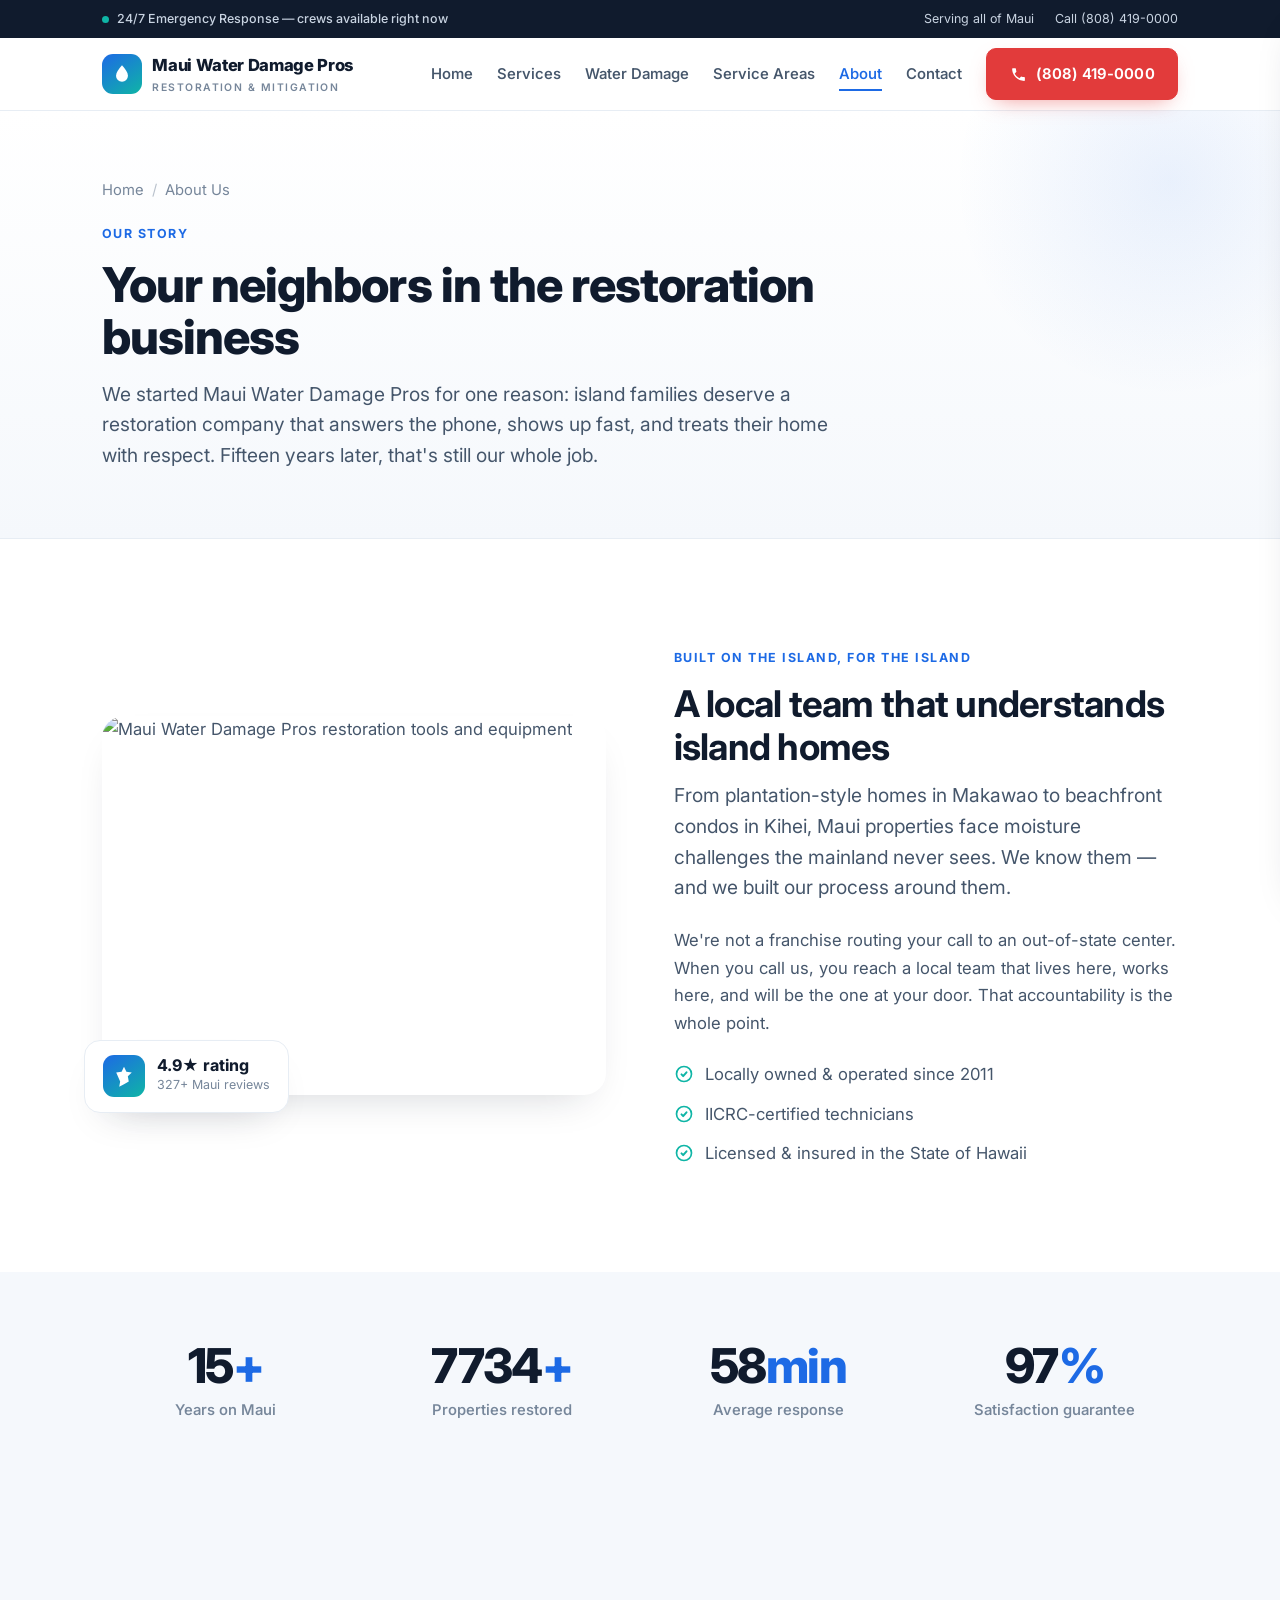
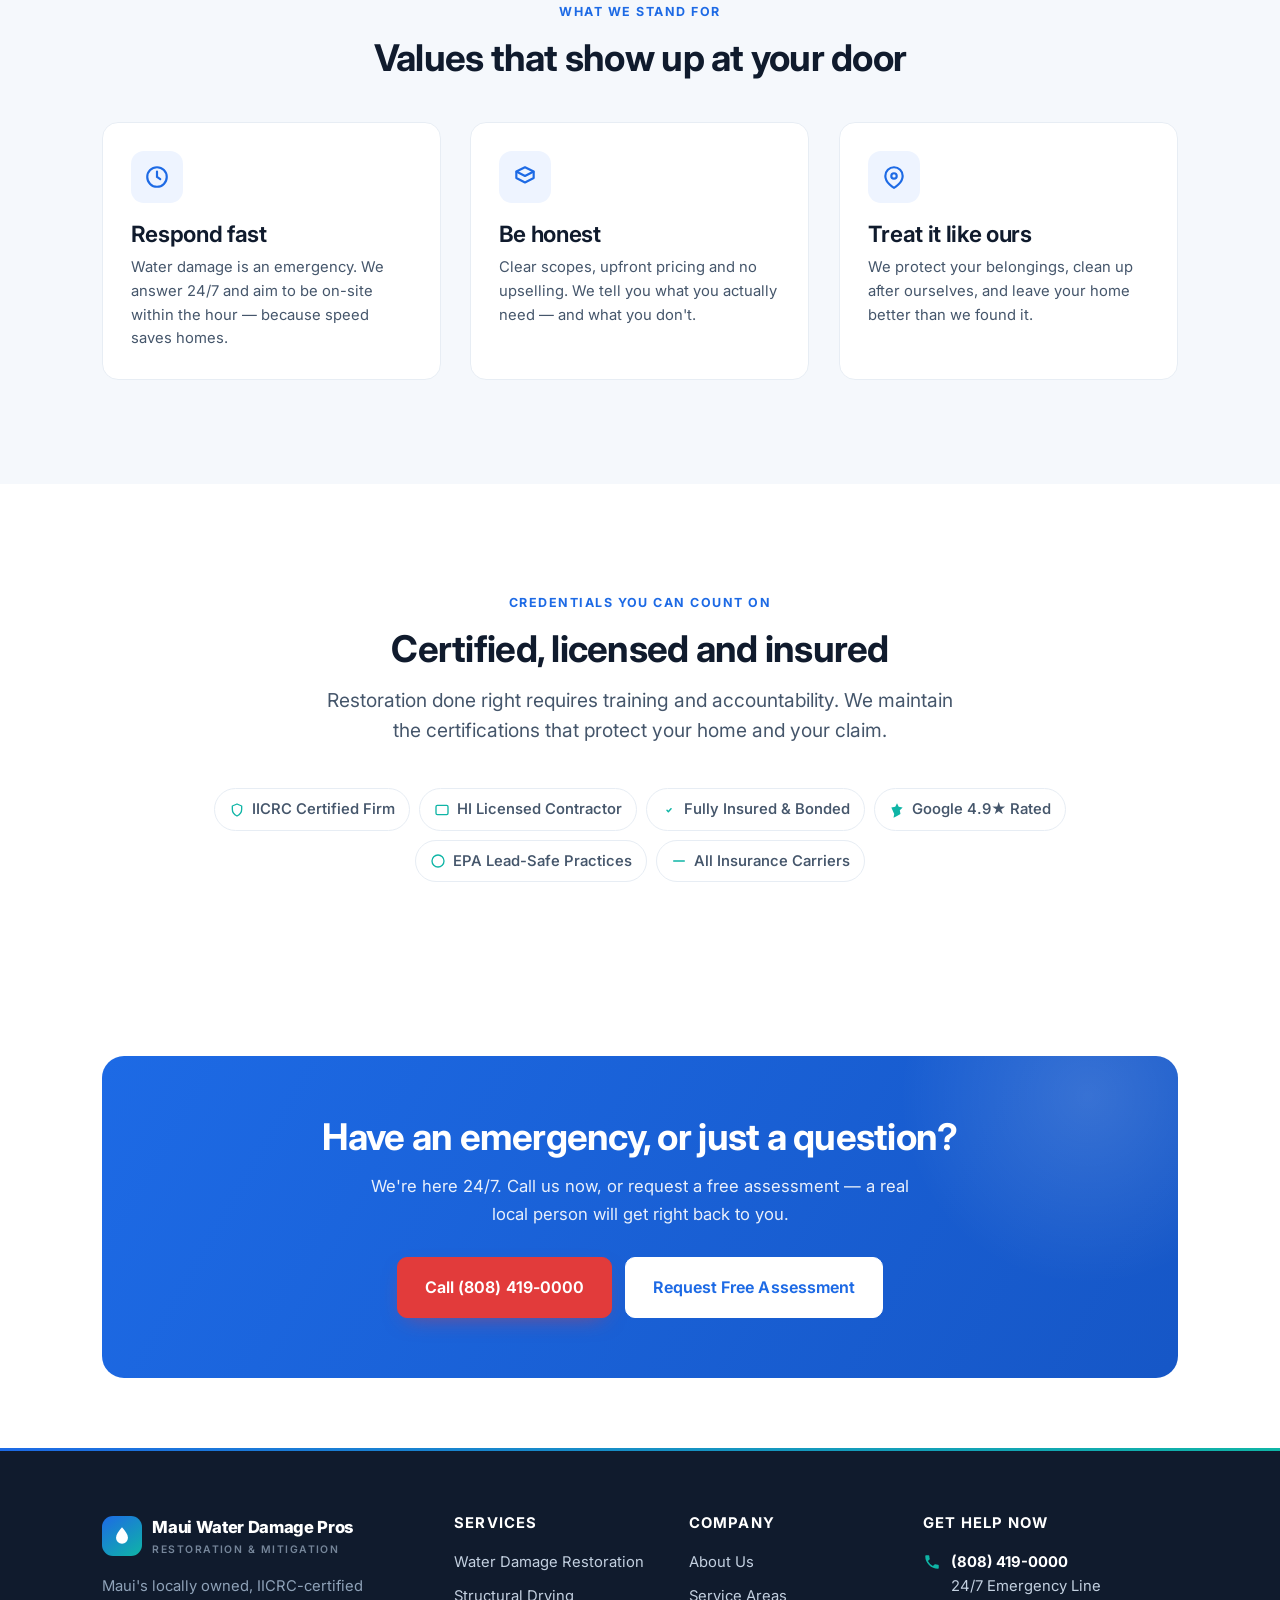
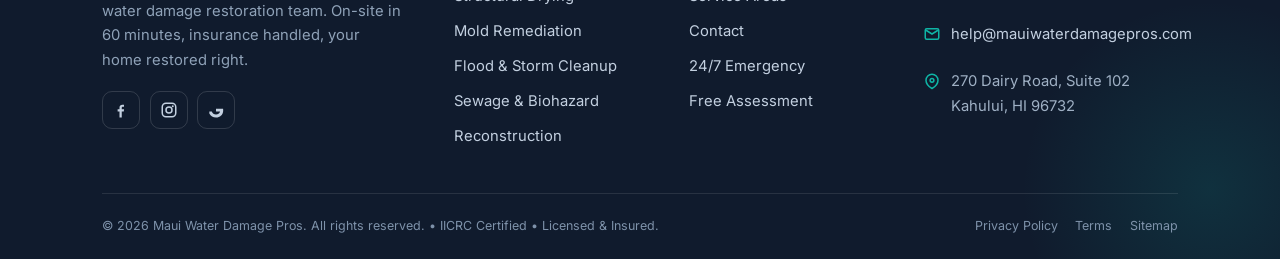
==== commit 54d4fa69: "Switch to Inter font family and enforce consistent h1–h4 hierarchy - Load Inter (variable 400–800) s" ====
--- a/about.html
+++ b/about.html
@@ -9,8 +9,8 @@
   <meta name="theme-color" content="#0a2540" />
   <link rel="preconnect" href="https://fonts.googleapis.com" />
   <link rel="preconnect" href="https://fonts.gstatic.com" crossorigin />
-  <link href="https://fonts.googleapis.com/css2?family=Fraunces:opsz,wght@9..144,400;9..144,500;9..144,560;9..144,600&family=Inter:wght@400;500;550;600;650;700&display=swap" rel="stylesheet" />
-  <link rel="stylesheet" href="assets/css/styles.css?v=4" />
+  <link href="https://fonts.googleapis.com/css2?family=Inter:wght@400..800&display=swap" rel="stylesheet" />
+  <link rel="stylesheet" href="assets/css/styles.css?v=5" />
 </head>
 <body>
   <div class="topbar"><div class="container">
@@ -185,6 +185,6 @@
     <a class="call-bar__call" href="tel:+18084190000"><svg width="18" height="18" viewBox="0 0 24 24" fill="none"><path d="M6.6 10.8a15 15 0 0 0 6.6 6.6l2.2-2.2c.3-.3.7-.4 1-.2 1.2.4 2.4.6 3.6.6.6 0 1 .4 1 1V20c0 .6-.4 1-1 1A17 17 0 0 1 3 4c0-.6.4-1 1-1h3.4c.6 0 1 .4 1 1 0 1.3.2 2.5.6 3.6.1.4 0 .8-.3 1l-2.1 2.2Z" fill="currentColor"/></svg> Call 24/7</a>
     <a class="call-bar__quote" href="contact.html"><svg width="18" height="18" viewBox="0 0 24 24" fill="none"><path d="M4 5h16v11H7l-3 3V5Z" stroke="currentColor" stroke-width="2" stroke-linejoin="round"/></svg> Free Quote</a>
   </div>
-  <script src="assets/js/main.js?v=4" defer></script>
+  <script src="assets/js/main.js?v=5" defer></script>
 </body>
 </html>
--- a/assets/css/styles.css
+++ b/assets/css/styles.css
@@ -23,7 +23,7 @@
   --soft-2: #f0f6ff;
   --white:  #ffffff;
 
-  --font: "Plus Jakarta Sans", -apple-system, BlinkMacSystemFont, "Segoe UI", Roboto, Helvetica, Arial, sans-serif;
+  --font: "Inter", -apple-system, BlinkMacSystemFont, "Segoe UI", Roboto, Helvetica, Arial, sans-serif;
 
   --fs-display: clamp(2rem, 1.3rem + 2.5vw, 3.25rem);
   --fs-h1: clamp(2rem, 1.5rem + 2vw, 3rem);
@@ -87,12 +87,14 @@
 @media (max-width: 600px) { .grid-2, .grid-3, .grid-4 { grid-template-columns: 1fr; } }
 
 /* ------------------------------------------------------------- TYPOGRAPHY */
-h1, h2, h3, h4 { font-family: var(--font); color: var(--ink); line-height: 1.15; letter-spacing: -0.02em; font-weight: 700; }
-h1 { font-size: var(--fs-h1); }
-h2 { font-size: var(--fs-h2); }
-h3 { font-size: var(--fs-h3); line-height: 1.25; font-weight: 650; }
-p { color: var(--slate); }
-.lead { font-size: var(--fs-lead); color: var(--slate); line-height: 1.6; }
+/* Type hierarchy — consistent size / weight / colour across the site */
+h1, h2, h3, h4, h5, h6 { font-family: var(--font); color: var(--ink); letter-spacing: -0.02em; margin: 0; }
+h1 { font-size: var(--fs-h1); font-weight: 800; line-height: 1.1; }
+h2 { font-size: var(--fs-h2); font-weight: 700; line-height: 1.16; }
+h3 { font-size: var(--fs-h3); font-weight: 650; line-height: 1.28; letter-spacing: -0.015em; }
+h4 { font-size: 1.05rem; font-weight: 600; line-height: 1.35; letter-spacing: -0.01em; }
+p { color: var(--slate); font-weight: 400; }
+.lead { font-size: var(--fs-lead); color: var(--slate); line-height: 1.6; font-weight: 400; }
 
 .eyebrow {
   display: inline-block; font-size: var(--fs-xs); font-weight: 700;
